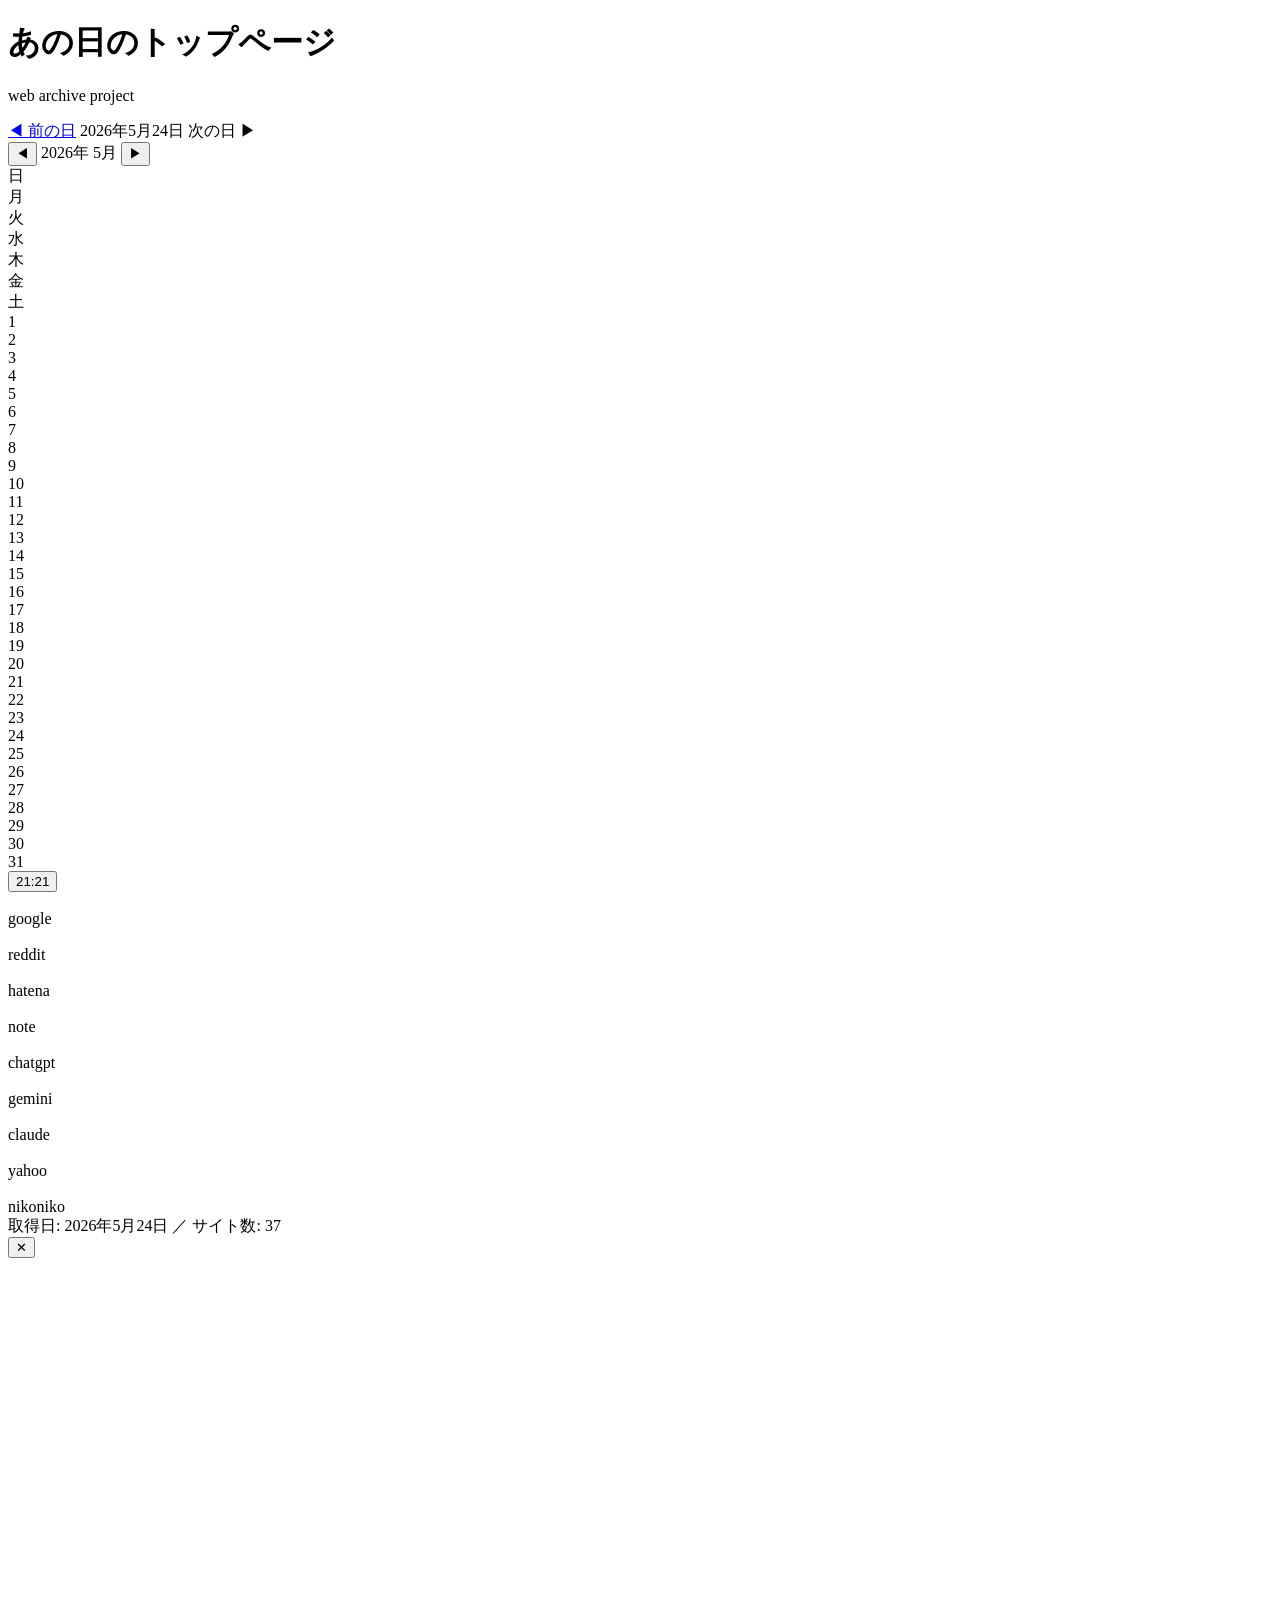
==== docs/index.html @ 2df6fdf3 "docs: 26361089059" ====
<!DOCTYPE html>
  <html lang="ja">
  <head>
    <meta charset="UTF-8">
    <meta http-equiv="refresh" content="0; url=20260524.html">
    <title>あの日のトップページ</title>
    <p>web archive project</p>
      <style>
    *, *::before, *::after { box-sizing: border-box; margin: 0; padding: 0; }
    :root {
      --bg: #f5f2eb; --surface: #fff; --border: #d8d0c0;
      --text: #1a1a1a; --muted: #888; --accent: #2a4a7f;
      --font-serif: Georgia, '游明朝', serif;
      --font-sans: 'Hiragino Kaku Gothic ProN', Meiryo, sans-serif;
    }
    body { background: var(--bg); color: var(--text); font-family: var(--font-sans); font-size: 14px; }
    header { background: var(--accent); color: #fff; text-align: center; padding: 24px 16px; }
    header h1 { font-family: var(--font-serif); font-size: 1.5rem; font-weight: normal; letter-spacing: 0.1em; }
    header p { font-size: 0.8rem; opacity: 0.7; margin-top: 4px; }
    main { max-width: 1200px; margin: 0 auto; padding: 24px 16px 64px; }
 
    /* 日付ナビ */
    .date-nav { display: flex; align-items: center; justify-content: center; gap: 16px; margin-bottom: 24px; }
    .nav-btn { background: var(--surface); border: 1px solid var(--border); color: var(--accent);
      padding: 6px 16px; text-decoration: none; font-size: 0.85rem; border-radius: 2px; }
    .nav-btn.disabled { color: var(--muted); border-color: var(--border); pointer-events: none; }
    .current-date { font-family: var(--font-serif); font-size: 1.2rem; color: var(--accent); }
 
    /* カレンダー */
    .calendar-wrap { background: var(--surface); border: 1px solid var(--border); padding: 16px; margin-bottom: 24px; }
    .calendar-header { display: flex; justify-content: space-between; align-items: center; margin-bottom: 10px; }
    .calendar-header span { font-family: var(--font-serif); color: var(--accent); }
    .calendar-header button { background: none; border: none; color: var(--accent); cursor: pointer; font-size: 1rem; padding: 4px 8px; }
    .calendar-grid { display: grid; grid-template-columns: repeat(7, 1fr); gap: 2px; text-align: center; }
    .cal-weekday { font-size: 0.72rem; color: var(--muted); padding: 4px 0 6px; }
    .cal-day { padding: 5px 2px; font-size: 0.82rem; border-radius: 2px; cursor: pointer; }
    .cal-day:hover { background: #e8eef7; }
    .cal-day.inactive { color: var(--muted); pointer-events: none; }
    .cal-day.current { background: var(--accent); color: #fff; font-weight: bold; }
    .cal-day.empty { pointer-events: none; }
 
    /* スロットタブ */
    .slot-tabs { display: flex; gap: 8px; margin-bottom: 16px; }
    .slot-tab { background: var(--surface); border: 1px solid var(--border); color: var(--accent);
      padding: 6px 16px; cursor: pointer; font-size: 0.85rem; border-radius: 2px; }
    .slot-tab.active { background: var(--accent); color: #fff; border-color: var(--accent); }
 
    /* サムネイル */
    .thumb-grid { display: flex; flex-wrap: wrap; gap: 12px; }
    .thumb-card { background: var(--surface); border: 1px solid var(--border); width: 180px; cursor: pointer; transition: box-shadow 0.15s; }
    .thumb-card:hover { box-shadow: 0 2px 8px rgba(0,0,0,0.12); }
    .thumb-card img { width: 100%; height: 120px; object-fit: cover; object-position: top; display: block; }
    .thumb-label { font-size: 0.78rem; color: var(--muted); padding: 5px 8px; white-space: nowrap; overflow: hidden; text-overflow: ellipsis; }
 
    /* モーダル */
    .modal { display: none; position: fixed; inset: 0; background: rgba(0,0,0,0.85); z-index: 100; overflow-y: auto; padding: 24px 16px; }
    .modal.open { display: block; }
    .modal img { max-width: 100%; display: block; margin: 0 auto; }
    .modal-close { position: fixed; top: 16px; right: 20px; background: none; border: none; color: #fff; font-size: 1.8rem; cursor: pointer; z-index: 101; }
 
    /* メタ */
    .meta { font-size: 0.75rem; color: var(--muted); margin-top: 32px; padding-top: 16px; border-top: 1px solid var(--border); }
  </style>
  </head>
  <body><p><a href="20260524.html">最新の日付へ</a></p></body>
  </html>
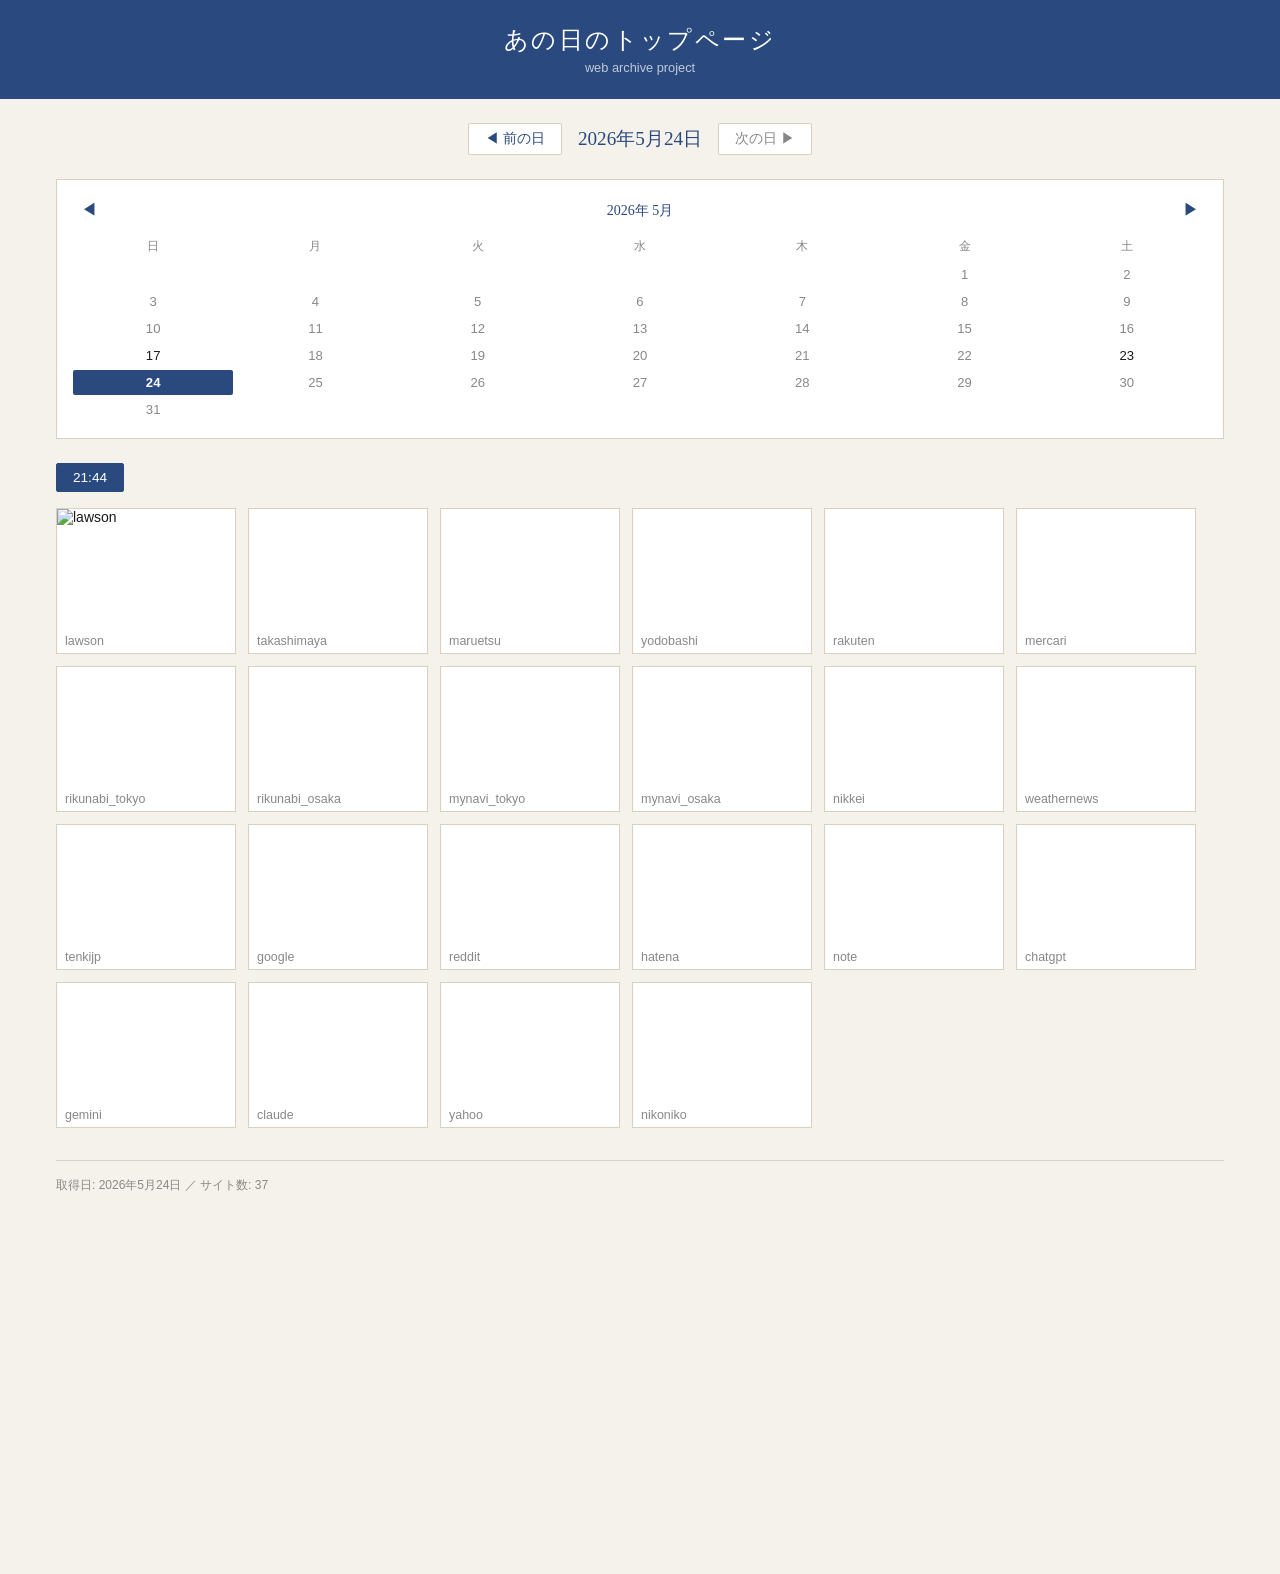
==== commit d3075bf9: "docs: 26361582504" ====
--- a/docs/index.html
+++ b/docs/index.html
@@ -1,66 +1,9 @@
 <!DOCTYPE html>
-  <html lang="ja">
-  <head>
-    <meta charset="UTF-8">
-    <meta http-equiv="refresh" content="0; url=20260524.html">
-    <title>あの日のトップページ</title>
-    <p>web archive project</p>
-      <style>
-    *, *::before, *::after { box-sizing: border-box; margin: 0; padding: 0; }
-    :root {
-      --bg: #f5f2eb; --surface: #fff; --border: #d8d0c0;
-      --text: #1a1a1a; --muted: #888; --accent: #2a4a7f;
-      --font-serif: Georgia, '游明朝', serif;
-      --font-sans: 'Hiragino Kaku Gothic ProN', Meiryo, sans-serif;
-    }
-    body { background: var(--bg); color: var(--text); font-family: var(--font-sans); font-size: 14px; }
-    header { background: var(--accent); color: #fff; text-align: center; padding: 24px 16px; }
-    header h1 { font-family: var(--font-serif); font-size: 1.5rem; font-weight: normal; letter-spacing: 0.1em; }
-    header p { font-size: 0.8rem; opacity: 0.7; margin-top: 4px; }
-    main { max-width: 1200px; margin: 0 auto; padding: 24px 16px 64px; }
- 
-    /* 日付ナビ */
-    .date-nav { display: flex; align-items: center; justify-content: center; gap: 16px; margin-bottom: 24px; }
-    .nav-btn { background: var(--surface); border: 1px solid var(--border); color: var(--accent);
-      padding: 6px 16px; text-decoration: none; font-size: 0.85rem; border-radius: 2px; }
-    .nav-btn.disabled { color: var(--muted); border-color: var(--border); pointer-events: none; }
-    .current-date { font-family: var(--font-serif); font-size: 1.2rem; color: var(--accent); }
- 
-    /* カレンダー */
-    .calendar-wrap { background: var(--surface); border: 1px solid var(--border); padding: 16px; margin-bottom: 24px; }
-    .calendar-header { display: flex; justify-content: space-between; align-items: center; margin-bottom: 10px; }
-    .calendar-header span { font-family: var(--font-serif); color: var(--accent); }
-    .calendar-header button { background: none; border: none; color: var(--accent); cursor: pointer; font-size: 1rem; padding: 4px 8px; }
-    .calendar-grid { display: grid; grid-template-columns: repeat(7, 1fr); gap: 2px; text-align: center; }
-    .cal-weekday { font-size: 0.72rem; color: var(--muted); padding: 4px 0 6px; }
-    .cal-day { padding: 5px 2px; font-size: 0.82rem; border-radius: 2px; cursor: pointer; }
-    .cal-day:hover { background: #e8eef7; }
-    .cal-day.inactive { color: var(--muted); pointer-events: none; }
-    .cal-day.current { background: var(--accent); color: #fff; font-weight: bold; }
-    .cal-day.empty { pointer-events: none; }
- 
-    /* スロットタブ */
-    .slot-tabs { display: flex; gap: 8px; margin-bottom: 16px; }
-    .slot-tab { background: var(--surface); border: 1px solid var(--border); color: var(--accent);
-      padding: 6px 16px; cursor: pointer; font-size: 0.85rem; border-radius: 2px; }
-    .slot-tab.active { background: var(--accent); color: #fff; border-color: var(--accent); }
- 
-    /* サムネイル */
-    .thumb-grid { display: flex; flex-wrap: wrap; gap: 12px; }
-    .thumb-card { background: var(--surface); border: 1px solid var(--border); width: 180px; cursor: pointer; transition: box-shadow 0.15s; }
-    .thumb-card:hover { box-shadow: 0 2px 8px rgba(0,0,0,0.12); }
-    .thumb-card img { width: 100%; height: 120px; object-fit: cover; object-position: top; display: block; }
-    .thumb-label { font-size: 0.78rem; color: var(--muted); padding: 5px 8px; white-space: nowrap; overflow: hidden; text-overflow: ellipsis; }
- 
-    /* モーダル */
-    .modal { display: none; position: fixed; inset: 0; background: rgba(0,0,0,0.85); z-index: 100; overflow-y: auto; padding: 24px 16px; }
-    .modal.open { display: block; }
-    .modal img { max-width: 100%; display: block; margin: 0 auto; }
-    .modal-close { position: fixed; top: 16px; right: 20px; background: none; border: none; color: #fff; font-size: 1.8rem; cursor: pointer; z-index: 101; }
- 
-    /* メタ */
-    .meta { font-size: 0.75rem; color: var(--muted); margin-top: 32px; padding-top: 16px; border-top: 1px solid var(--border); }
-  </style>
-  </head>
-  <body><p><a href="20260524.html">最新の日付へ</a></p></body>
-  </html>+<html lang="ja">
+<head>
+  <meta charset="UTF-8">
+  <meta http-equiv="refresh" content="0; url=20260524.html">
+  <title>あの日のトップページ</title>
+</head>
+<body><p><a href="20260524.html">最新の日付へ</a></p></body>
+</html>
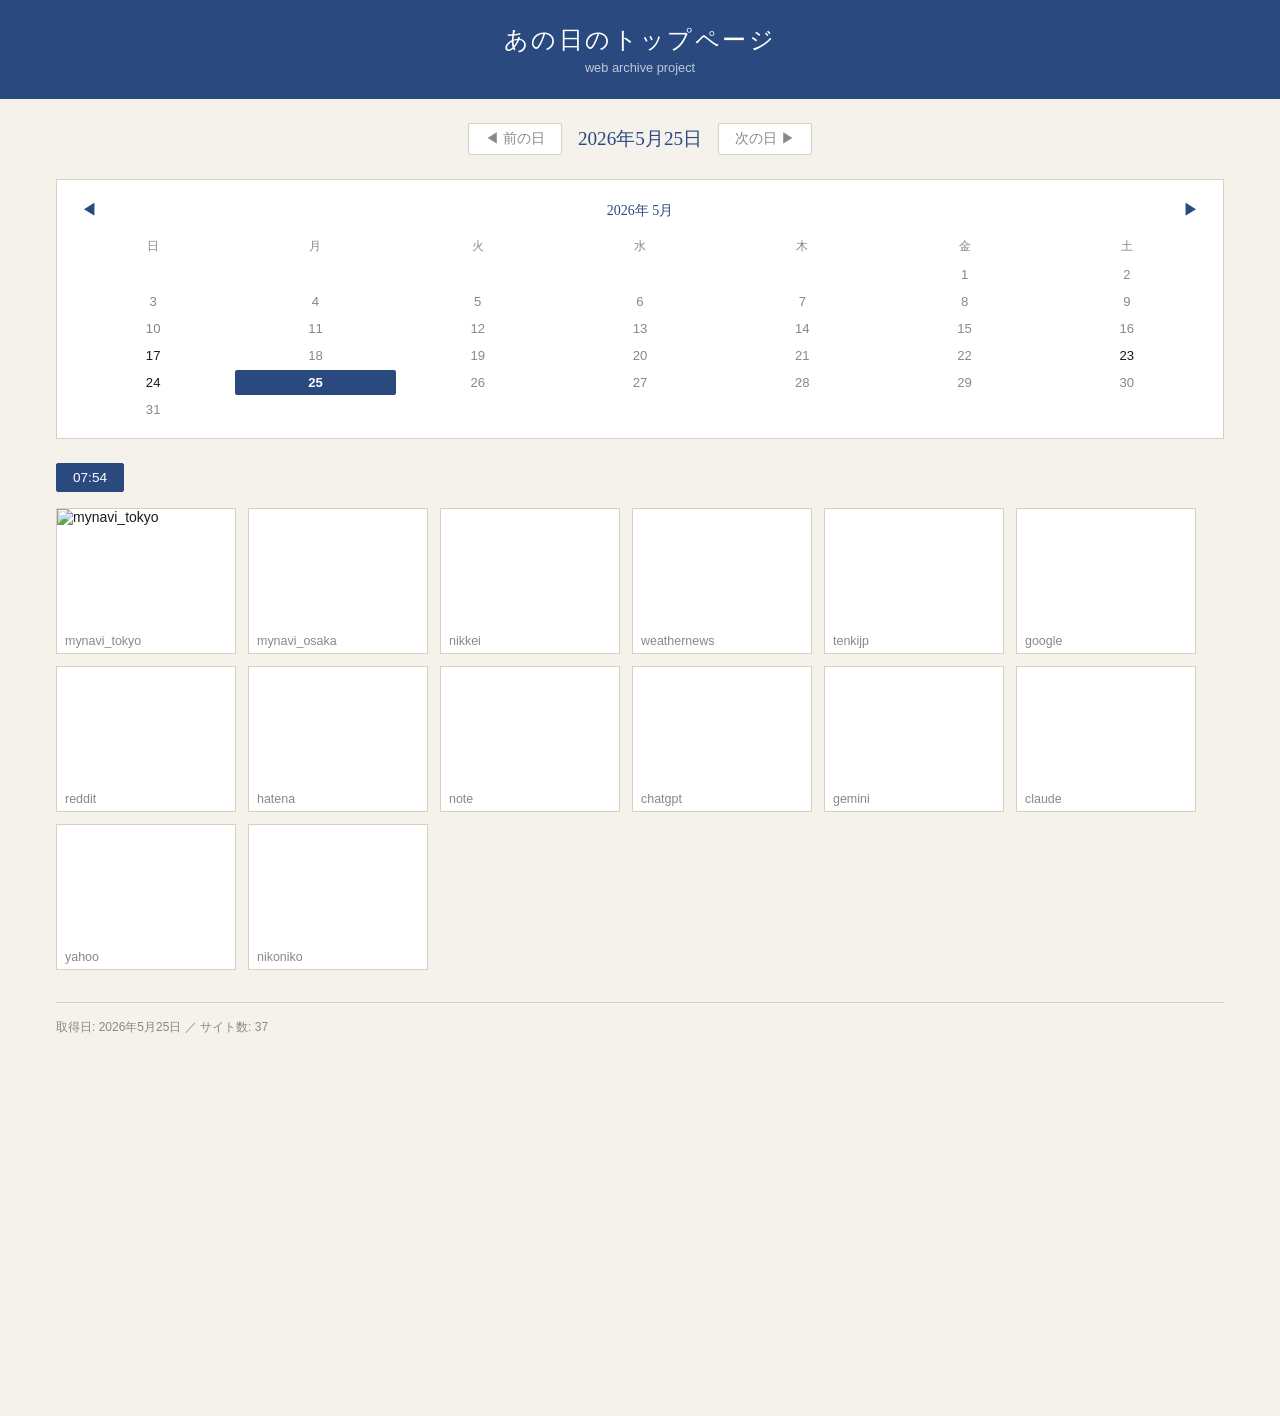
==== commit abc1d421: "docs: 26375032322" ====
--- a/docs/index.html
+++ b/docs/index.html
@@ -2,8 +2,8 @@
 <html lang="ja">
 <head>
   <meta charset="UTF-8">
-  <meta http-equiv="refresh" content="0; url=20260524.html">
+  <meta http-equiv="refresh" content="0; url=20260525.html">
   <title>あの日のトップページ</title>
 </head>
-<body><p><a href="20260524.html">最新の日付へ</a></p></body>
+<body><p><a href="20260525.html">最新の日付へ</a></p></body>
 </html>
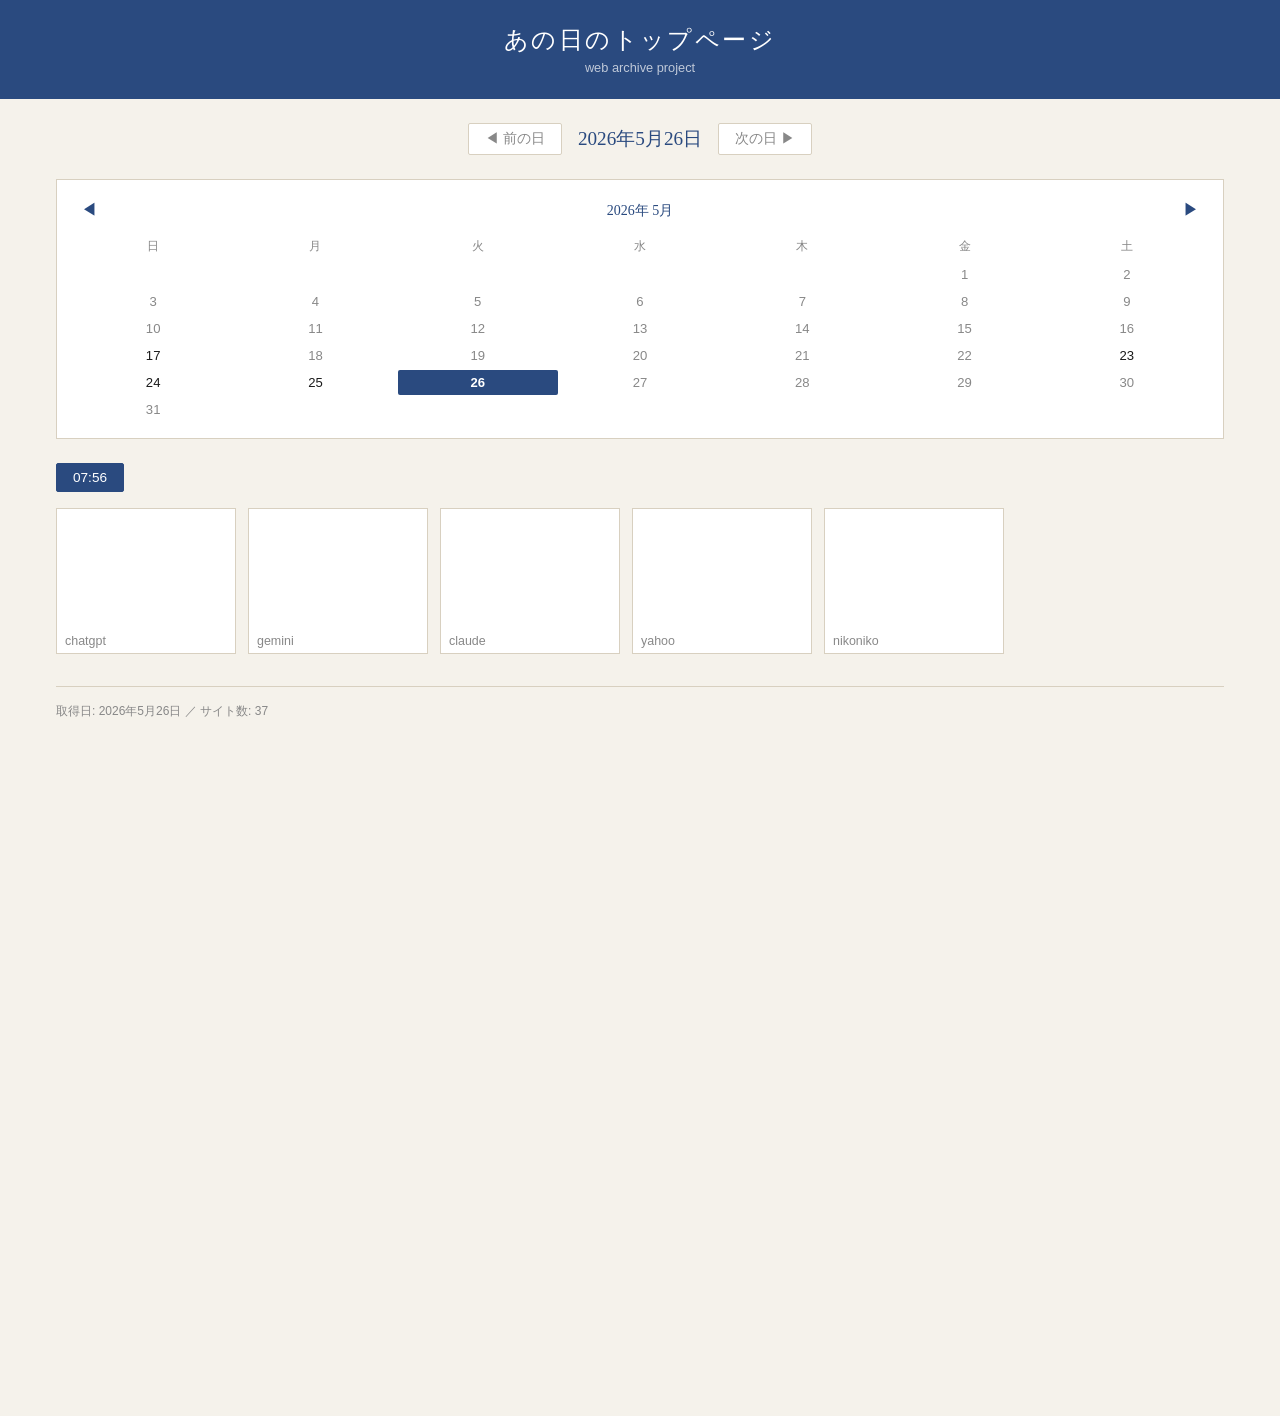
==== commit 9305f1d1: "docs: 26423020048" ====
--- a/docs/index.html
+++ b/docs/index.html
@@ -2,8 +2,8 @@
 <html lang="ja">
 <head>
   <meta charset="UTF-8">
-  <meta http-equiv="refresh" content="0; url=20260525.html">
+  <meta http-equiv="refresh" content="0; url=20260526.html">
   <title>あの日のトップページ</title>
 </head>
-<body><p><a href="20260525.html">最新の日付へ</a></p></body>
+<body><p><a href="20260526.html">最新の日付へ</a></p></body>
 </html>
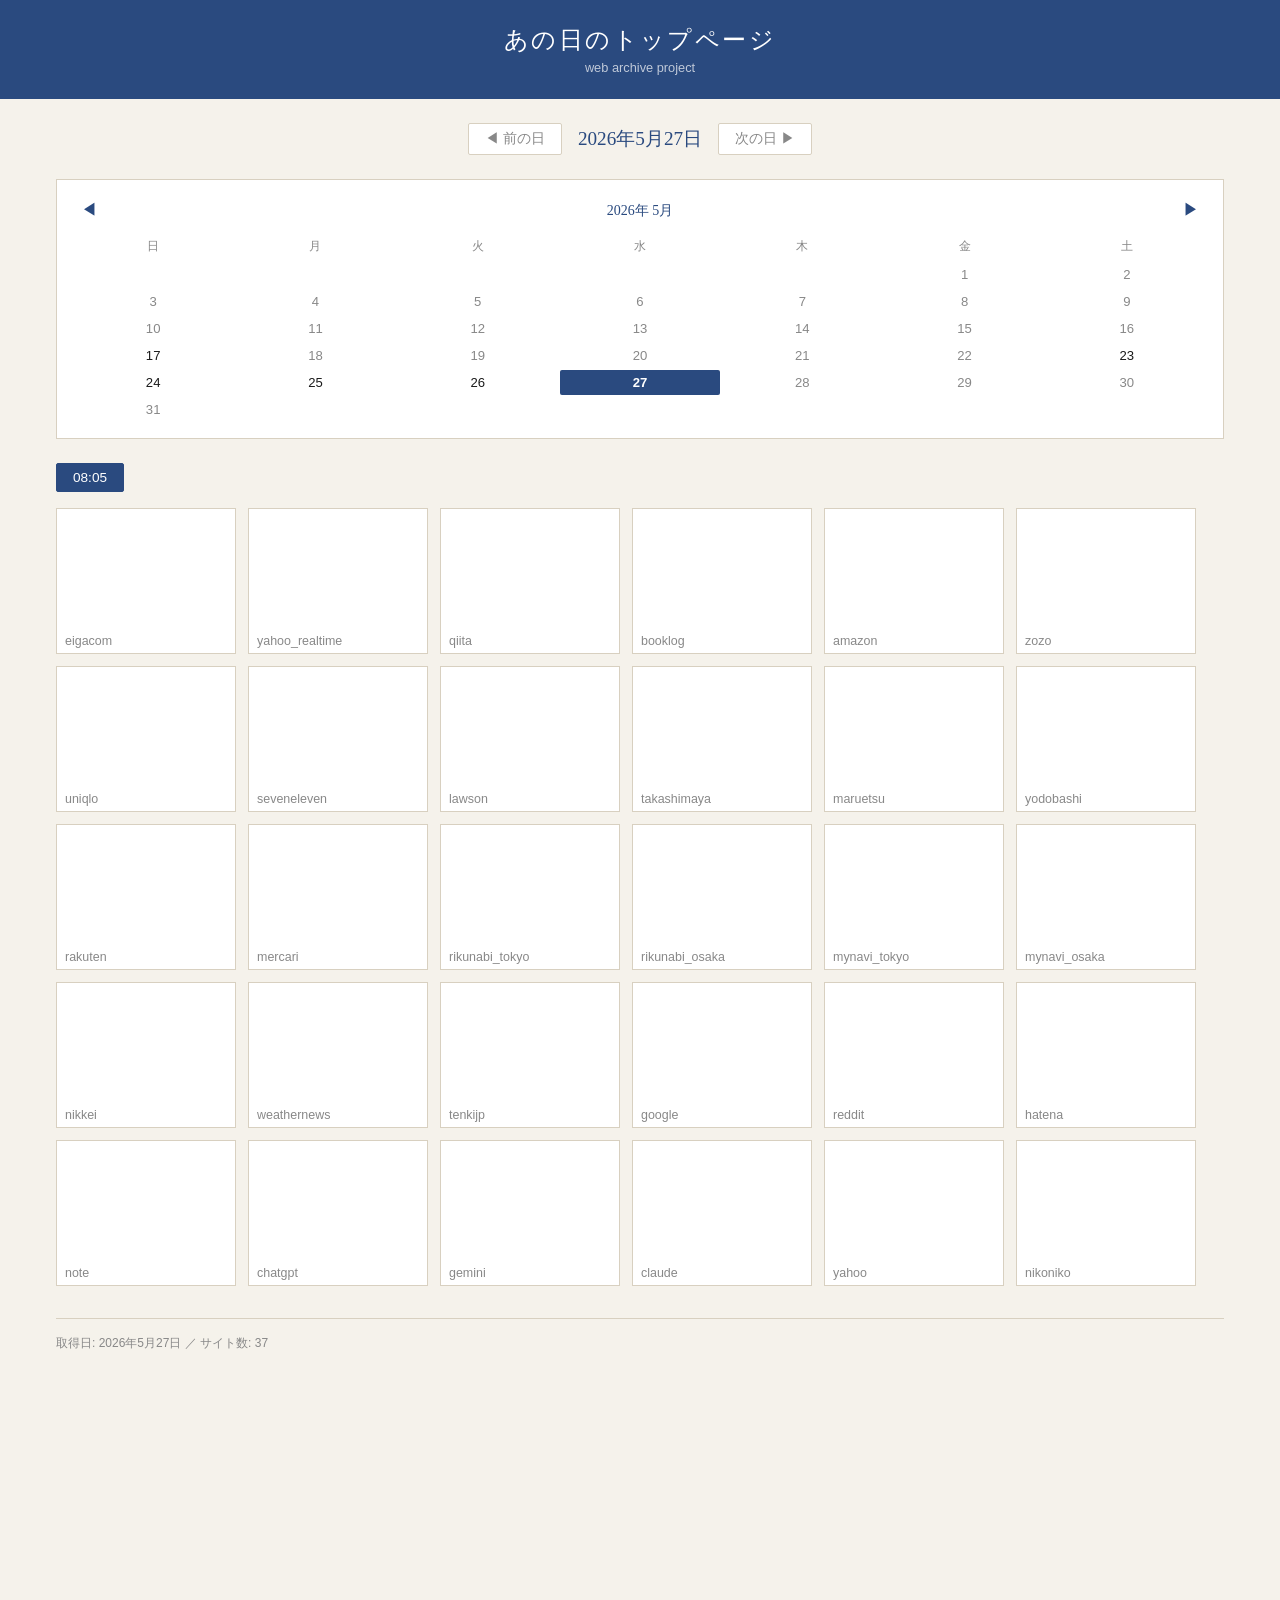
==== commit e2f4cfa5: "docs: 26480203029" ====
--- a/docs/index.html
+++ b/docs/index.html
@@ -2,8 +2,8 @@
 <html lang="ja">
 <head>
   <meta charset="UTF-8">
-  <meta http-equiv="refresh" content="0; url=20260526.html">
+  <meta http-equiv="refresh" content="0; url=20260527.html">
   <title>あの日のトップページ</title>
 </head>
-<body><p><a href="20260526.html">最新の日付へ</a></p></body>
+<body><p><a href="20260527.html">最新の日付へ</a></p></body>
 </html>
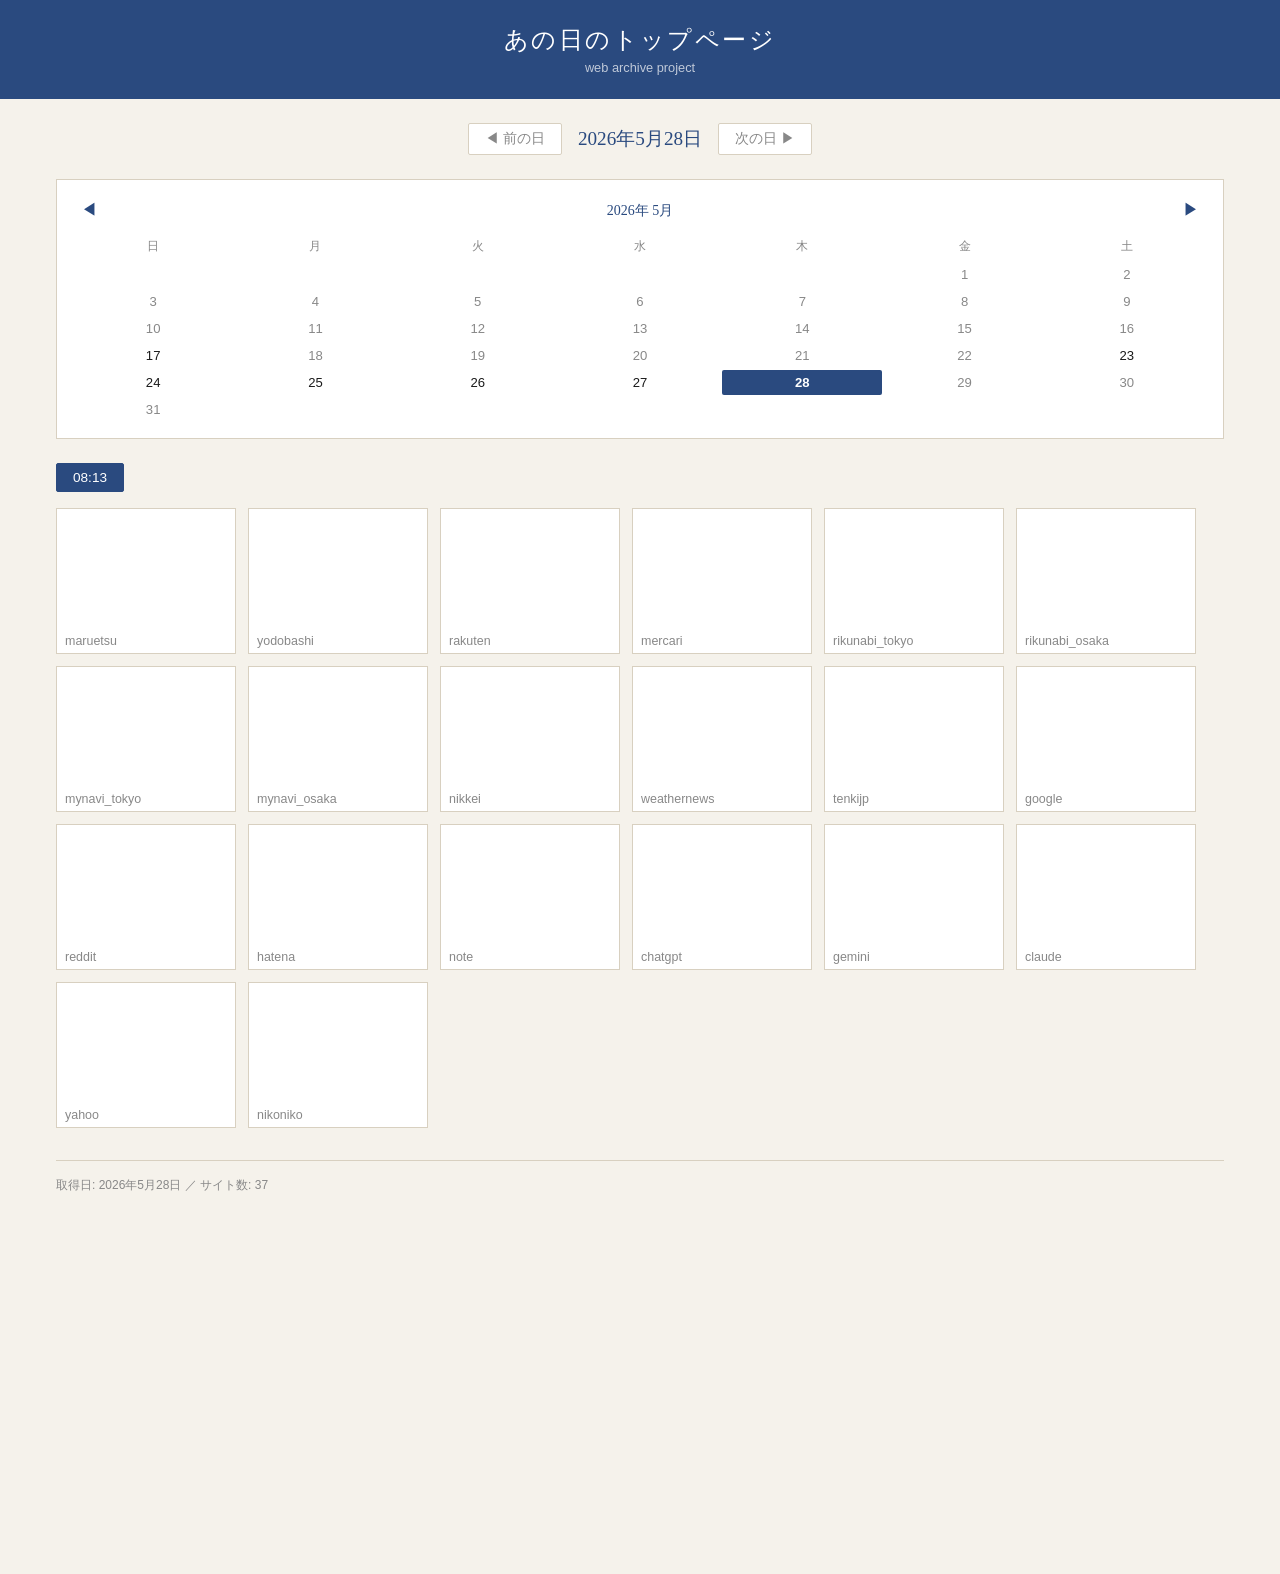
==== commit 94f37ef8: "docs: 26544249558" ====
--- a/docs/index.html
+++ b/docs/index.html
@@ -2,8 +2,8 @@
 <html lang="ja">
 <head>
   <meta charset="UTF-8">
-  <meta http-equiv="refresh" content="0; url=20260527.html">
+  <meta http-equiv="refresh" content="0; url=20260528.html">
   <title>あの日のトップページ</title>
 </head>
-<body><p><a href="20260527.html">最新の日付へ</a></p></body>
+<body><p><a href="20260528.html">最新の日付へ</a></p></body>
 </html>
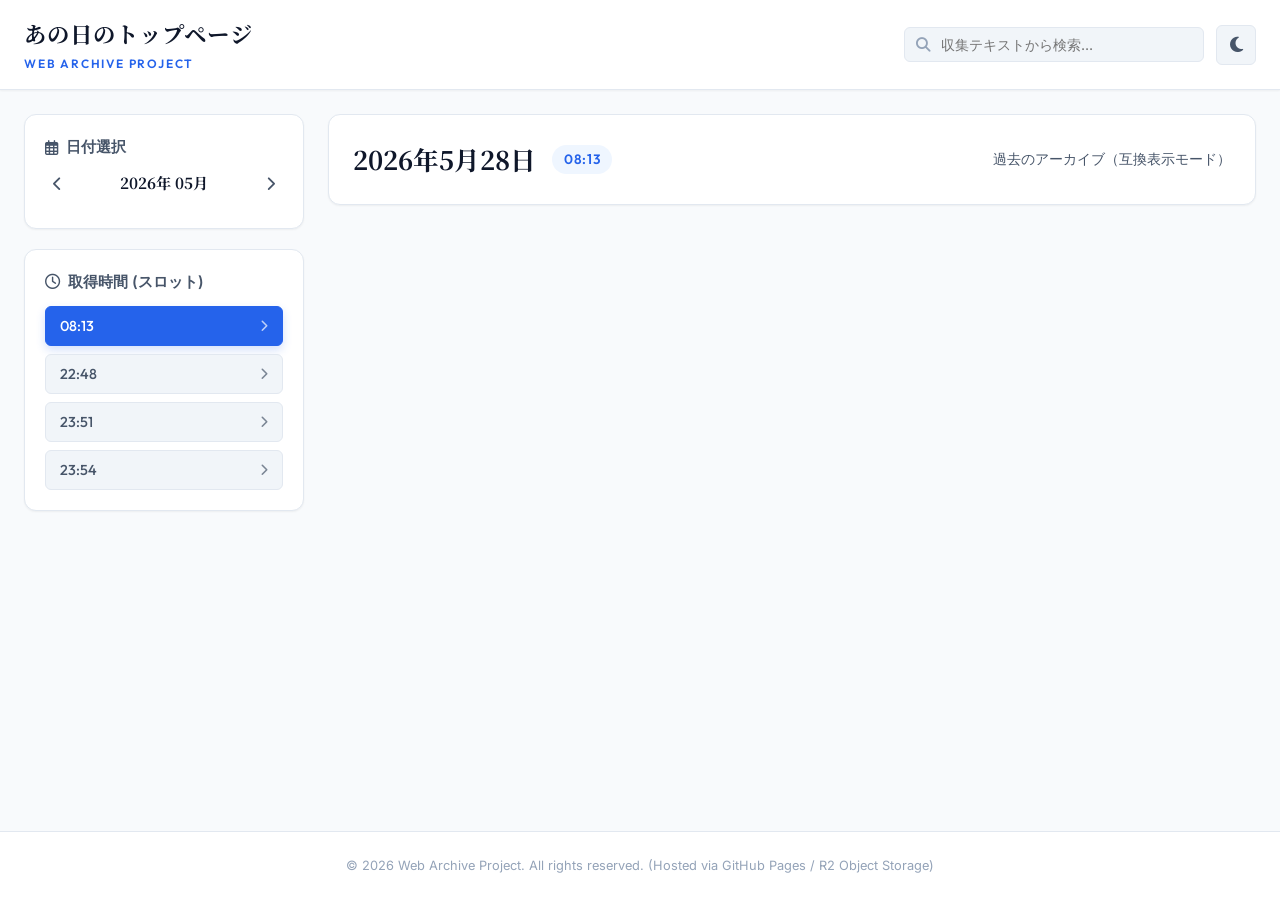
==== commit 10adfdbe: "SPA化" ====
--- a/docs/index.html
+++ b/docs/index.html
@@ -2,8 +2,128 @@
 <html lang="ja">
 <head>
   <meta charset="UTF-8">
-  <meta http-equiv="refresh" content="0; url=20260528.html">
-  <title>あの日のトップページ</title>
+  <meta name="viewport" content="width=device-width, initial-scale=1.0">
+  <title>あの日のトップページ | Web Archive Project</title>
+  <meta name="description" content="過去の主要ニュースサイトや各種ウェブサイトのトップページを日次でスクショ・OCR保存し、歴史をふりかえる個人向けデジタルアーカイブ。">
+  
+  <!-- CSS Stylesheet -->
+  <link rel="stylesheet" href="style.css">
+  
+  <!-- Google Fonts -->
+  <link rel="preconnect" href="https://fonts.googleapis.com">
+  <link rel="preconnect" href="https://fonts.gstatic.com" crossorigin>
+  <link href="https://fonts.googleapis.com/css2?family=Inter:wght@300;400;500;600;700&family=Noto+Serif+JP:wght@400;700&family=Outfit:wght@400;500;600;700&display=swap" rel="stylesheet">
+  
+  <!-- Font Awesome Icons -->
+  <link rel="stylesheet" href="https://cdnjs.cloudflare.com/ajax/libs/font-awesome/6.4.0/css/all.min.css" integrity="sha512-iecdLmaskl7CVkqkXNQ/ZH/XLlvWZOJyj7Yy7tcenmpD1ypASozpmT/E0iPtmFIB46ZmdtAc9eNBvH0H/ZpiBw==" crossorigin="anonymous" referrerpolicy="no-referrer" />
 </head>
-<body><p><a href="20260528.html">最新の日付へ</a></p></body>
+<body>
+
+  <div class="app-container">
+    
+    <!-- Top Sticky Header -->
+    <header>
+      <div class="header-content">
+        <div class="brand-title">
+          <h1>あの日のトップページ</h1>
+          <p>Web Archive Project</p>
+        </div>
+        
+        <div class="header-controls">
+          <!-- Real-time Filter Search Bar -->
+          <div class="search-container">
+            <i class="fa-solid fa-magnifying-glass search-icon"></i>
+            <input type="text" id="search-bar" class="search-input" placeholder="収集テキストから検索..." aria-label="アーカイブ検索">
+          </div>
+          
+          <!-- Theme Toggle Button (Light/Dark Mode) -->
+          <button id="theme-toggle" class="btn-action" title="テーマ切り替え" aria-label="テーマ切り替え">
+            <i class="fa-solid fa-moon"></i>
+          </button>
+        </div>
+      </div>
+    </header>
+
+    <!-- Main Sidebar + Content Grid Layout -->
+    <main>
+      
+      <!-- Sidebar Panel (Calendar & Slots) -->
+      <aside class="sidebar">
+        
+        <!-- Interactive Calendar Widget -->
+        <div class="widget-panel" id="calendar-widget">
+          <h3 class="widget-title"><i class="fa-regular fa-calendar-days"></i> 日付選択</h3>
+          <div class="calendar-header">
+            <button id="cal-prev" aria-label="前月"><i class="fa-solid fa-chevron-left"></i></button>
+            <span id="cal-label">2026年 05月</span>
+            <button id="cal-next" aria-label="翌月"><i class="fa-solid fa-chevron-right"></i></button>
+          </div>
+          <div class="calendar-grid" id="cal-grid">
+            <!-- Rendered dynamically by app.js -->
+          </div>
+        </div>
+
+        <!-- Slot Selection Panel -->
+        <div class="widget-panel" id="slots-widget">
+          <h3 class="widget-title"><i class="fa-regular fa-clock"></i> 取得時間 (スロット)</h3>
+          <div class="slot-list" id="slot-container">
+            <!-- Rendered dynamically by app.js -->
+          </div>
+        </div>
+        
+      </aside>
+
+      <!-- Main Contents Area (Cards) -->
+      <section class="content-area">
+        
+        <!-- Active Date Details Banner -->
+        <div class="archive-title-banner" id="banner-details">
+          <div class="archive-date-display">
+            <h2 id="active-date-str">日付未選択</h2>
+            <span id="active-slot-badge" class="archive-slot-badge" style="display: none;">00:00</span>
+          </div>
+          <div class="archive-meta-stats" id="archive-stats">
+            表示可能なアーカイブはありません
+          </div>
+        </div>
+
+        <!-- Cards Grid -->
+        <div class="cards-grid" id="cards-container">
+          <!-- Rendered dynamically by app.js -->
+          <div style="grid-column: 1/-1; text-align: center; padding: 48px; color: var(--text-muted);">
+            <i class="fa-solid fa-box-open" style="font-size: 3rem; margin-bottom: 16px;"></i>
+            <p>左側のカレンダーから日付を選択してください。</p>
+          </div>
+        </div>
+
+      </section>
+
+    </main>
+
+    <!-- Footer -->
+    <footer>
+      <p>&copy; 2026 Web Archive Project. All rights reserved. (Hosted via GitHub Pages / R2 Object Storage)</p>
+    </footer>
+
+  </div>
+
+  <!-- Loading State Overlay -->
+  <div id="loading-overlay" class="loading-overlay">
+    <div class="spinner"></div>
+    <p style="margin-top: 12px; font-weight: 500;">読み込み中...</p>
+  </div>
+
+  <!-- Screenshot Zoom Lightbox Modal -->
+  <div class="modal" id="screenshot-modal">
+    <button class="modal-close-btn" id="modal-close-btn" aria-label="閉じる"><i class="fa-solid fa-xmark"></i></button>
+    <button class="modal-nav-btn modal-nav-prev" id="modal-prev-btn" aria-label="前へ"><i class="fa-solid fa-chevron-left"></i></button>
+    <button class="modal-nav-btn modal-nav-next" id="modal-next-btn" aria-label="次へ"><i class="fa-solid fa-chevron-right"></i></button>
+    <div class="modal-content-wrap">
+      <img id="modal-img" src="" alt="スクリーンショット拡大表示">
+    </div>
+  </div>
+
+  <!-- Script Implementation -->
+  <script src="app.js"></script>
+</body>
 </html>
--- a/docs/style.css
+++ b/docs/style.css
@@ -0,0 +1,751 @@
+/* ==========================================================================
+   Modern Digital Archive - Design System & Stylesheet
+   ========================================================================== */
+
+:root {
+  /* Harmony Color Palette (Light Mode) */
+  --bg-primary: #f8fafc;
+  --bg-secondary: #f1f5f9;
+  --surface: #ffffff;
+  --surface-border: #e2e8f0;
+  
+  --text-primary: #0f172a;
+  --text-secondary: #475569;
+  --text-muted: #94a3b8;
+  
+  --accent: #2563eb;
+  --accent-hover: #1d4ed8;
+  --accent-light: #eff6ff;
+  
+  --shadow-sm: 0 1px 2px 0 rgb(0 0 0 / 0.05);
+  --shadow-md: 0 4px 6px -1px rgb(0 0 0 / 0.1), 0 2px 4px -2px rgb(0 0 0 / 0.1);
+  --shadow-lg: 0 10px 15px -3px rgb(0 0 0 / 0.1), 0 4px 6px -4px rgb(0 0 0 / 0.1);
+  
+  --font-sans: 'Inter', system-ui, -apple-system, sans-serif;
+  --font-serif: 'Noto Serif JP', Georgia, serif;
+  --font-display: 'Outfit', sans-serif;
+  
+  --transition-fast: 0.15s cubic-bezier(0.4, 0, 0.2, 1);
+  --transition-normal: 0.3s cubic-bezier(0.4, 0, 0.2, 1);
+  
+  --radius-sm: 6px;
+  --radius-md: 12px;
+  --radius-lg: 20px;
+}
+
+/* Dark Mode Overrides */
+[data-theme="dark"] {
+  --bg-primary: #0f172a;
+  --bg-secondary: #1e293b;
+  --surface: #1e293b;
+  --surface-border: #334155;
+  
+  --text-primary: #f8fafc;
+  --text-secondary: #cbd5e1;
+  --text-muted: #64748b;
+  
+  --accent: #3b82f6;
+  --accent-hover: #60a5fa;
+  --accent-light: #1e3a8a;
+  
+  --shadow-sm: 0 1px 2px 0 rgb(0 0 0 / 0.5);
+  --shadow-md: 0 4px 6px -1px rgb(0 0 0 / 0.3), 0 2px 4px -2px rgb(0 0 0 / 0.3);
+  --shadow-lg: 0 10px 15px -3px rgb(0 0 0 / 0.4), 0 4px 6px -4px rgb(0 0 0 / 0.4);
+}
+
+/* Reset & Base Styles */
+*, *::before, *::after {
+  box-sizing: border-box;
+  margin: 0;
+  padding: 0;
+}
+
+html {
+  scroll-behavior: smooth;
+}
+
+body {
+  background-color: var(--bg-primary);
+  color: var(--text-primary);
+  font-family: var(--font-sans);
+  font-size: 15px;
+  line-height: 1.6;
+  transition: background-color var(--transition-normal), color var(--transition-normal);
+}
+
+/* Scrollbar Style */
+::-webkit-scrollbar {
+  width: 8px;
+  height: 8px;
+}
+::-webkit-scrollbar-track {
+  background: var(--bg-primary);
+}
+::-webkit-scrollbar-thumb {
+  background: var(--text-muted);
+  border-radius: 4px;
+}
+::-webkit-scrollbar-thumb:hover {
+  background: var(--text-secondary);
+}
+
+/* App Layout */
+.app-container {
+  display: flex;
+  flex-direction: column;
+  min-height: 100vh;
+}
+
+/* Header & Navigation */
+header {
+  background-color: var(--surface);
+  border-bottom: 1px solid var(--surface-border);
+  padding: 16px 24px;
+  position: sticky;
+  top: 0;
+  z-index: 50;
+  box-shadow: var(--shadow-sm);
+  transition: background-color var(--transition-normal), border-color var(--transition-normal);
+}
+
+.header-content {
+  max-width: 1400px;
+  margin: 0 auto;
+  display: flex;
+  align-items: center;
+  justify-content: space-between;
+  gap: 20px;
+}
+
+.brand-title {
+  display: flex;
+  flex-direction: column;
+}
+
+.brand-title h1 {
+  font-family: var(--font-serif);
+  font-size: 1.4rem;
+  font-weight: 700;
+  letter-spacing: 0.05em;
+  color: var(--text-primary);
+}
+
+.brand-title p {
+  font-family: var(--font-display);
+  font-size: 0.75rem;
+  font-weight: 600;
+  text-transform: uppercase;
+  letter-spacing: 0.15em;
+  color: var(--accent);
+  margin-top: 2px;
+}
+
+.header-controls {
+  display: flex;
+  align-items: center;
+  gap: 12px;
+}
+
+/* Action Button Base */
+.btn-action {
+  background-color: var(--bg-secondary);
+  border: 1px solid var(--surface-border);
+  color: var(--text-secondary);
+  cursor: pointer;
+  display: inline-flex;
+  align-items: center;
+  justify-content: center;
+  width: 40px;
+  height: 40px;
+  border-radius: var(--radius-sm);
+  font-size: 1.1rem;
+  transition: all var(--transition-fast);
+}
+
+.btn-action:hover {
+  background-color: var(--surface-border);
+  color: var(--text-primary);
+}
+
+/* Search Bar in Header */
+.search-container {
+  position: relative;
+  width: 300px;
+}
+
+.search-input {
+  width: 100%;
+  padding: 8px 16px 8px 36px;
+  border: 1px solid var(--surface-border);
+  border-radius: var(--radius-sm);
+  background-color: var(--bg-secondary);
+  color: var(--text-primary);
+  font-family: var(--font-sans);
+  font-size: 0.9rem;
+  transition: all var(--transition-fast);
+}
+
+.search-input:focus {
+  outline: none;
+  background-color: var(--surface);
+  border-color: var(--accent);
+  box-shadow: 0 0 0 3px rgba(37, 99, 235, 0.15);
+}
+
+.search-icon {
+  position: absolute;
+  left: 12px;
+  top: 50%;
+  transform: translateY(-50%);
+  color: var(--text-muted);
+  pointer-events: none;
+  font-size: 0.9rem;
+}
+
+/* Main Content Area */
+main {
+  max-width: 1400px;
+  width: 100%;
+  margin: 0 auto;
+  padding: 24px;
+  display: grid;
+  grid-template-columns: 280px 1fr;
+  gap: 24px;
+  flex-grow: 1;
+}
+
+@media (max-width: 1024px) {
+  main {
+    grid-template-columns: 1fr;
+  }
+}
+
+/* Sidebar Layout */
+.sidebar {
+  display: flex;
+  flex-direction: column;
+  gap: 20px;
+}
+
+/* Sidebar Widget Panel */
+.widget-panel {
+  background-color: var(--surface);
+  border: 1px solid var(--surface-border);
+  border-radius: var(--radius-md);
+  padding: 20px;
+  box-shadow: var(--shadow-sm);
+  transition: background-color var(--transition-normal), border-color var(--transition-normal);
+}
+
+.widget-title {
+  font-size: 0.95rem;
+  font-weight: 600;
+  color: var(--text-secondary);
+  margin-bottom: 12px;
+  display: flex;
+  align-items: center;
+  gap: 8px;
+}
+
+/* Interactive Calendar */
+.calendar-header {
+  display: flex;
+  justify-content: space-between;
+  align-items: center;
+  margin-bottom: 12px;
+}
+
+.calendar-header span {
+  font-family: var(--font-serif);
+  font-size: 0.95rem;
+  font-weight: 700;
+}
+
+.calendar-header button {
+  background: none;
+  border: none;
+  color: var(--text-secondary);
+  cursor: pointer;
+  padding: 4px 8px;
+  border-radius: var(--radius-sm);
+  font-size: 0.9rem;
+  transition: background-color var(--transition-fast);
+}
+
+.calendar-header button:hover {
+  background-color: var(--bg-secondary);
+}
+
+.calendar-grid {
+  display: grid;
+  grid-template-columns: repeat(7, 1fr);
+  gap: 4px;
+  text-align: center;
+}
+
+.cal-weekday {
+  font-size: 0.72rem;
+  font-weight: 600;
+  color: var(--text-muted);
+  padding: 4px 0;
+  text-transform: uppercase;
+}
+
+.cal-day {
+  aspect-ratio: 1;
+  display: flex;
+  align-items: center;
+  justify-content: center;
+  font-size: 0.8rem;
+  font-weight: 500;
+  border-radius: var(--radius-sm);
+  cursor: default;
+  color: var(--text-muted);
+  transition: all var(--transition-fast);
+}
+
+.cal-day.active-date {
+  color: var(--accent);
+  background-color: var(--accent-light);
+  font-weight: 600;
+  cursor: pointer;
+}
+
+.cal-day.active-date:hover {
+  background-color: var(--accent);
+  color: #ffffff;
+}
+
+.cal-day.current-date {
+  background-color: var(--accent);
+  color: #ffffff;
+  font-weight: 700;
+}
+
+.cal-day.empty {
+  visibility: hidden;
+}
+
+/* Slot Selection Tab Panel */
+.slot-list {
+  display: flex;
+  flex-direction: column;
+  gap: 8px;
+}
+
+.btn-slot {
+  background-color: var(--bg-secondary);
+  border: 1px solid var(--surface-border);
+  color: var(--text-secondary);
+  cursor: pointer;
+  width: 100%;
+  padding: 10px 14px;
+  border-radius: var(--radius-sm);
+  font-family: var(--font-display);
+  font-weight: 500;
+  font-size: 0.9rem;
+  text-align: left;
+  display: flex;
+  justify-content: space-between;
+  align-items: center;
+  transition: all var(--transition-fast);
+}
+
+.btn-slot:hover {
+  background-color: var(--surface-border);
+  color: var(--text-primary);
+}
+
+.btn-slot.active {
+  background-color: var(--accent);
+  border-color: var(--accent);
+  color: #ffffff;
+  box-shadow: 0 4px 10px rgba(37, 99, 235, 0.2);
+}
+
+/* Archives Content Grid Container */
+.content-area {
+  display: flex;
+  flex-direction: column;
+  gap: 20px;
+}
+
+/* Active Archive Date Title Banner */
+.archive-title-banner {
+  background-color: var(--surface);
+  border: 1px solid var(--surface-border);
+  border-radius: var(--radius-md);
+  padding: 24px;
+  display: flex;
+  align-items: center;
+  justify-content: space-between;
+  flex-wrap: wrap;
+  gap: 16px;
+  box-shadow: var(--shadow-sm);
+  transition: background-color var(--transition-normal), border-color var(--transition-normal);
+}
+
+.archive-date-display {
+  display: flex;
+  align-items: center;
+  gap: 16px;
+}
+
+.archive-date-display h2 {
+  font-family: var(--font-serif);
+  font-size: 1.6rem;
+  font-weight: 700;
+}
+
+.archive-slot-badge {
+  font-family: var(--font-display);
+  font-weight: 600;
+  font-size: 0.85rem;
+  background-color: var(--accent-light);
+  color: var(--accent);
+  padding: 4px 12px;
+  border-radius: 9999px;
+  letter-spacing: 0.05em;
+}
+
+.archive-meta-stats {
+  font-size: 0.85rem;
+  color: var(--text-secondary);
+}
+
+/* Cards Grid Layout */
+.cards-grid {
+  display: grid;
+  grid-template-columns: repeat(auto-fill, minmax(280px, 1fr));
+  gap: 20px;
+}
+
+/* Site Archive Card */
+.archive-card {
+  background-color: var(--surface);
+  border: 1px solid var(--surface-border);
+  border-radius: var(--radius-md);
+  overflow: hidden;
+  display: flex;
+  flex-direction: column;
+  box-shadow: var(--shadow-sm);
+  transition: transform var(--transition-normal), box-shadow var(--transition-normal), background-color var(--transition-normal), border-color var(--transition-normal);
+}
+
+.archive-card:hover {
+  transform: translateY(-4px);
+  box-shadow: var(--shadow-lg);
+}
+
+/* Card Image Header with Zoom Container */
+.card-image-wrap {
+  position: relative;
+  height: 180px;
+  background-color: var(--bg-secondary);
+  overflow: hidden;
+  cursor: pointer;
+}
+
+.card-image-wrap img {
+  width: 100%;
+  height: 100%;
+  object-fit: cover;
+  object-position: top;
+  transition: transform var(--transition-normal);
+}
+
+.archive-card:hover .card-image-wrap img {
+  transform: scale(1.05);
+}
+
+.card-badge-lang {
+  position: absolute;
+  top: 12px;
+  right: 12px;
+  background-color: rgba(15, 23, 42, 0.75);
+  color: #ffffff;
+  font-family: var(--font-display);
+  font-size: 0.7rem;
+  font-weight: 600;
+  padding: 2px 8px;
+  border-radius: 4px;
+  text-transform: uppercase;
+  letter-spacing: 0.05em;
+  backdrop-filter: blur(4px);
+}
+
+/* Card Content Body */
+.card-body {
+  padding: 16px;
+  display: flex;
+  flex-direction: column;
+  flex-grow: 1;
+}
+
+.card-title {
+  font-family: var(--font-sans);
+  font-size: 1.05rem;
+  font-weight: 600;
+  margin-bottom: 4px;
+  color: var(--text-primary);
+}
+
+.card-url-link {
+  font-size: 0.78rem;
+  color: var(--text-muted);
+  text-decoration: none;
+  white-space: nowrap;
+  overflow: hidden;
+  text-overflow: ellipsis;
+  margin-bottom: 16px;
+  transition: color var(--transition-fast);
+}
+
+.card-url-link:hover {
+  color: var(--accent);
+}
+
+/* Card Action Button Bar */
+.card-actions {
+  display: grid;
+  grid-template-columns: 1fr 1fr;
+  gap: 8px;
+  margin-top: auto;
+}
+
+.btn-card {
+  background-color: var(--bg-secondary);
+  border: 1px solid var(--surface-border);
+  color: var(--text-secondary);
+  cursor: pointer;
+  font-family: var(--font-sans);
+  font-weight: 600;
+  font-size: 0.8rem;
+  padding: 8px 12px;
+  border-radius: var(--radius-sm);
+  text-align: center;
+  text-decoration: none;
+  display: inline-flex;
+  align-items: center;
+  justify-content: center;
+  gap: 6px;
+  transition: all var(--transition-fast);
+}
+
+.btn-card:hover {
+  background-color: var(--accent-light);
+  color: var(--accent);
+  border-color: var(--accent);
+}
+
+.btn-card-primary {
+  grid-column: span 2;
+  background-color: var(--accent);
+  border-color: var(--accent);
+  color: #ffffff;
+}
+
+.btn-card-primary:hover {
+  background-color: var(--accent-hover);
+  color: #ffffff;
+  box-shadow: 0 4px 10px rgba(37, 99, 235, 0.15);
+}
+
+/* Collapsible OCR Block within Card */
+.card-ocr-expand {
+  display: none;
+  border-top: 1px solid var(--surface-border);
+  padding: 16px;
+  background-color: var(--bg-secondary);
+}
+
+.card-ocr-expand.open {
+  display: block;
+  animation: slideDown 0.25s ease-out;
+}
+
+.card-ocr-expand h4 {
+  font-size: 0.8rem;
+  font-weight: 600;
+  color: var(--text-secondary);
+  margin-bottom: 8px;
+  text-transform: uppercase;
+  letter-spacing: 0.05em;
+}
+
+.ocr-text-box {
+  background-color: var(--surface);
+  border: 1px solid var(--surface-border);
+  border-radius: var(--radius-sm);
+  padding: 10px;
+  font-size: 0.78rem;
+  font-family: var(--font-sans);
+  color: var(--text-secondary);
+  max-height: 120px;
+  overflow-y: auto;
+  white-space: pre-wrap;
+  word-break: break-all;
+}
+
+@keyframes slideDown {
+  from { opacity: 0; transform: translateY(-8px); }
+  to { opacity: 1; transform: translateY(0); }
+}
+
+/* Screen Loading State overlay */
+.loading-overlay {
+  display: none;
+  position: fixed;
+  inset: 0;
+  background-color: rgba(248, 250, 252, 0.85);
+  z-index: 1000;
+  align-items: center;
+  justify-content: center;
+  flex-direction: column;
+  gap: 16px;
+  transition: all var(--transition-normal);
+}
+
+[data-theme="dark"] .loading-overlay {
+  background-color: rgba(15, 23, 42, 0.85);
+}
+
+.loading-overlay.active {
+  display: flex;
+}
+
+.spinner {
+  width: 48px;
+  height: 48px;
+  border: 4px solid var(--surface-border);
+  border-top-color: var(--accent);
+  border-radius: 50%;
+  animation: spin 1s infinite linear;
+}
+
+@keyframes spin {
+  to { transform: rotate(360deg); }
+}
+
+/* Lightbox Modal (Screenshot view) */
+.modal {
+  display: none;
+  position: fixed;
+  inset: 0;
+  background-color: rgba(15, 23, 42, 0.95);
+  z-index: 999;
+  overflow-y: auto;
+  padding: 40px 24px;
+  opacity: 0;
+  transition: opacity var(--transition-normal) ease;
+}
+
+.modal.open {
+  display: block;
+  opacity: 1;
+}
+
+.modal-content-wrap {
+  position: relative;
+  max-width: 1200px;
+  margin: 0 auto;
+  display: flex;
+  flex-direction: column;
+  align-items: center;
+  animation: modalZoom var(--transition-normal) cubic-bezier(0.16, 1, 0.3, 1);
+}
+
+@keyframes modalZoom {
+  from { transform: scale(0.95) translateY(10px); }
+  to { transform: scale(1) translateY(0); }
+}
+
+.modal img {
+  max-width: 100%;
+  height: auto;
+  border-radius: var(--radius-sm);
+  box-shadow: 0 25px 50px -12px rgb(0 0 0 / 0.5);
+  display: block;
+}
+
+.modal-close-btn {
+  position: fixed;
+  top: 20px;
+  right: 24px;
+  background-color: rgba(255, 255, 255, 0.1);
+  border: none;
+  color: #ffffff;
+  font-size: 1.5rem;
+  width: 44px;
+  height: 44px;
+  border-radius: 50%;
+  cursor: pointer;
+  display: flex;
+  align-items: center;
+  justify-content: center;
+  z-index: 1000;
+  transition: background-color var(--transition-fast);
+}
+
+.modal-close-btn:hover {
+  background-color: rgba(255, 255, 255, 0.2);
+}
+
+/* Lightbox Side-swiping Navigation buttons */
+.modal-nav-btn {
+  position: fixed;
+  top: 50%;
+  transform: translateY(-50%);
+  background-color: rgba(255, 255, 255, 0.08);
+  border: none;
+  color: #ffffff;
+  font-size: 1.8rem;
+  width: 56px;
+  height: 56px;
+  border-radius: 50%;
+  cursor: pointer;
+  display: flex;
+  align-items: center;
+  justify-content: center;
+  z-index: 1000;
+  transition: all var(--transition-fast);
+}
+
+.modal-nav-btn:hover {
+  background-color: rgba(255, 255, 255, 0.2);
+}
+
+.modal-nav-prev {
+  left: 24px;
+}
+
+.modal-nav-next {
+  right: 24px;
+}
+
+@media (max-width: 768px) {
+  .modal-nav-btn {
+    width: 44px;
+    height: 44px;
+    font-size: 1.2rem;
+  }
+  .modal-nav-prev { left: 8px; }
+  .modal-nav-next { right: 8px; }
+}
+
+/* Footer Section */
+footer {
+  background-color: var(--surface);
+  border-top: 1px solid var(--surface-border);
+  padding: 24px;
+  text-align: center;
+  font-size: 0.8rem;
+  color: var(--text-muted);
+  margin-top: auto;
+  transition: background-color var(--transition-normal), border-color var(--transition-normal);
+}
+
+footer p {
+  max-width: 1400px;
+  margin: 0 auto;
+}
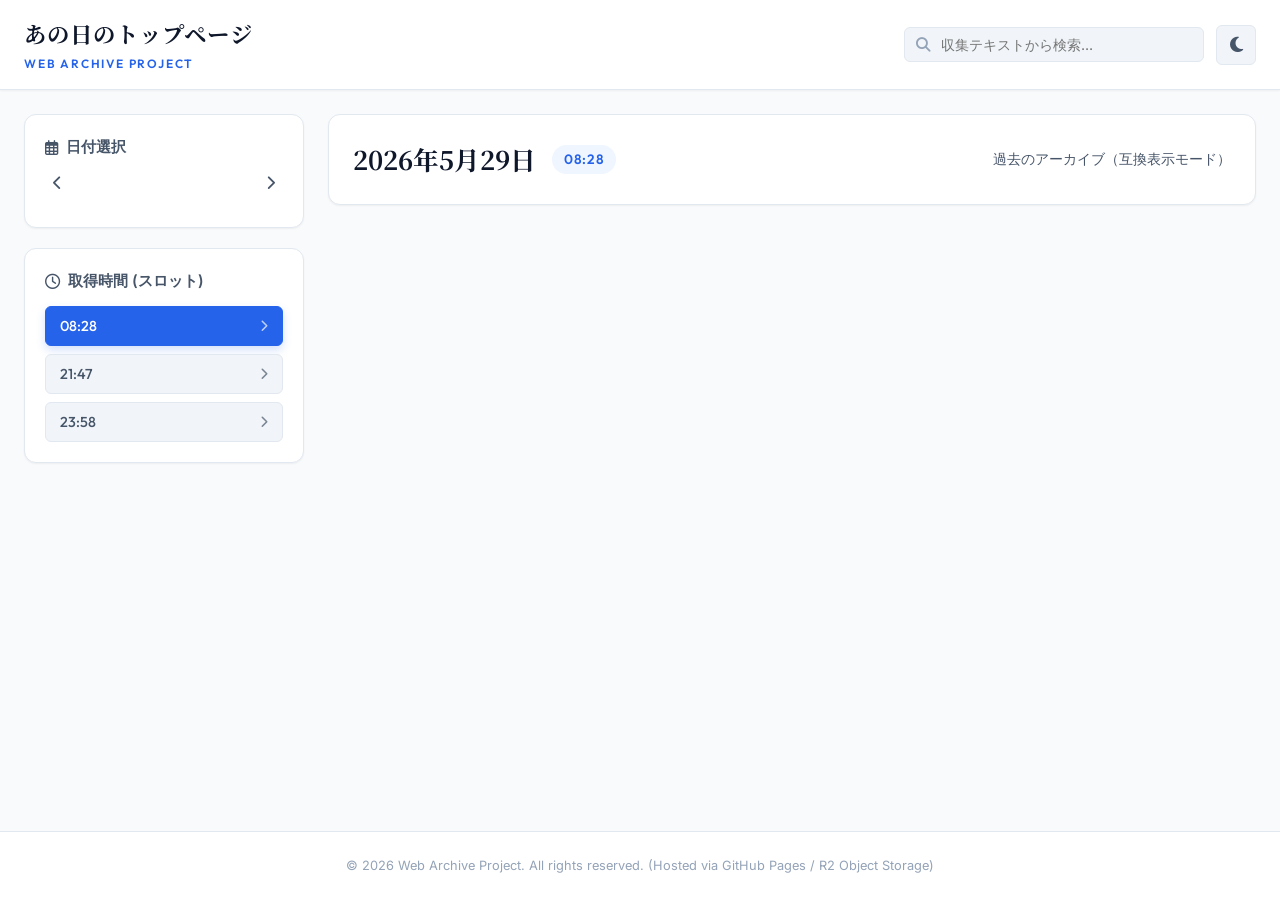
==== commit d94e796a: "html修正（リンク追加、カレンダーの月をベタ打ちから書き換え）" ====
--- a/docs/index.html
+++ b/docs/index.html
@@ -25,7 +25,9 @@
     <header>
       <div class="header-content">
         <div class="brand-title">
-          <h1>あの日のトップページ</h1>
+          <a href="/archive_project/" style="color: inherit; text-decoration: none;">
+            <h1>あの日のトップページ</h1>
+          </a>
           <p>Web Archive Project</p>
         </div>
         
@@ -55,7 +57,7 @@
           <h3 class="widget-title"><i class="fa-regular fa-calendar-days"></i> 日付選択</h3>
           <div class="calendar-header">
             <button id="cal-prev" aria-label="前月"><i class="fa-solid fa-chevron-left"></i></button>
-            <span id="cal-label">2026年 05月</span>
+            <span id="cal-label"></span>
             <button id="cal-next" aria-label="翌月"><i class="fa-solid fa-chevron-right"></i></button>
           </div>
           <div class="calendar-grid" id="cal-grid">
--- a/docs/style.css
+++ b/docs/style.css
@@ -114,7 +114,8 @@
   display: flex;
   align-items: center;
   justify-content: space-between;
-  gap: 20px;
+  gap: 12px;
+  flex-wrap: wrap;
 }
 
 .brand-title {
@@ -733,6 +734,31 @@
   .modal-nav-next { right: 8px; }
 }
 
+/* Mobile: スマホ向けヘッダーレイアウト調整 */
+@media (max-width: 640px) {
+  header {
+    padding: 12px 16px;
+  }
+
+  /* タイトルと検索欄を縦積みに切り替え */
+  .header-content {
+    flex-direction: column;
+    align-items: flex-start;
+    gap: 10px;
+  }
+
+  /* 検索欄エリアを横幅いっぱいに広げる */
+  .header-controls {
+    width: 100%;
+  }
+
+  /* 検索コンテナを横幅いっぱいに */
+  .search-container {
+    width: 100%;
+    flex-grow: 1;
+  }
+}
+
 /* Footer Section */
 footer {
   background-color: var(--surface);
